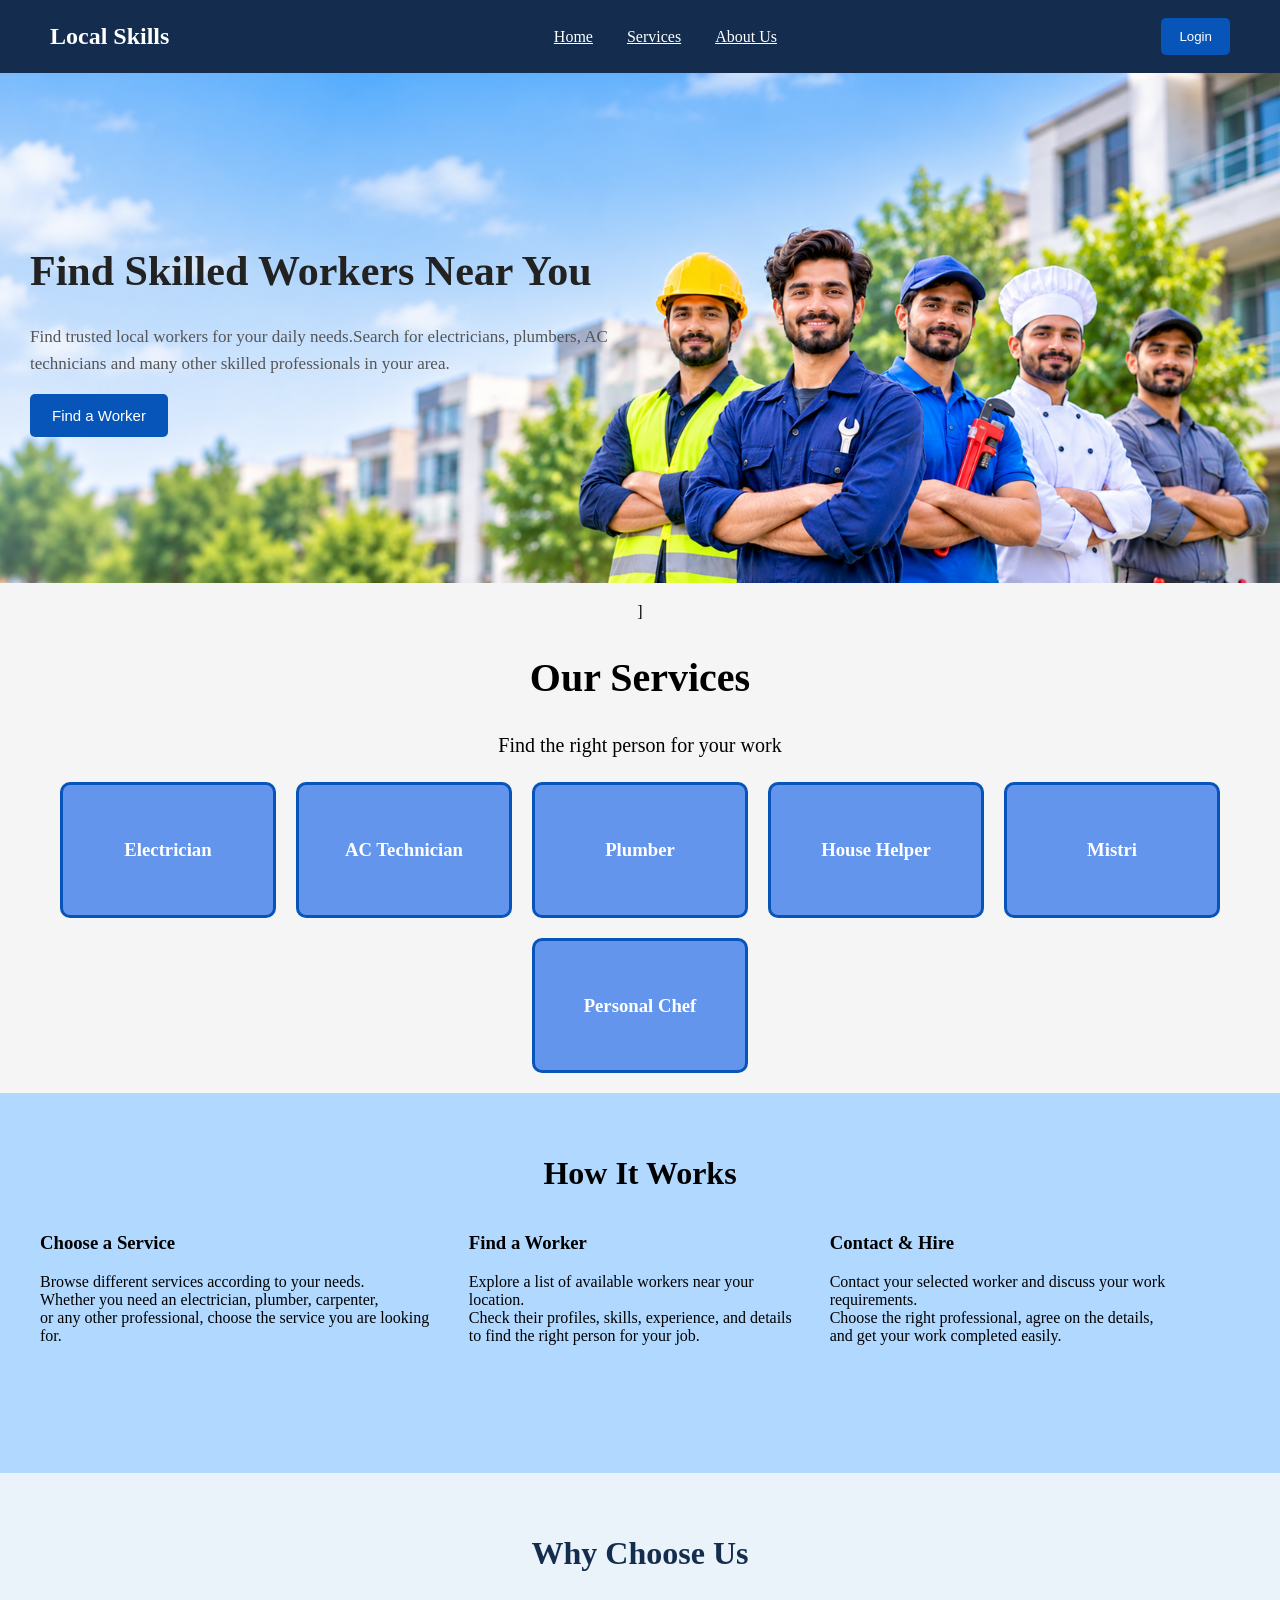
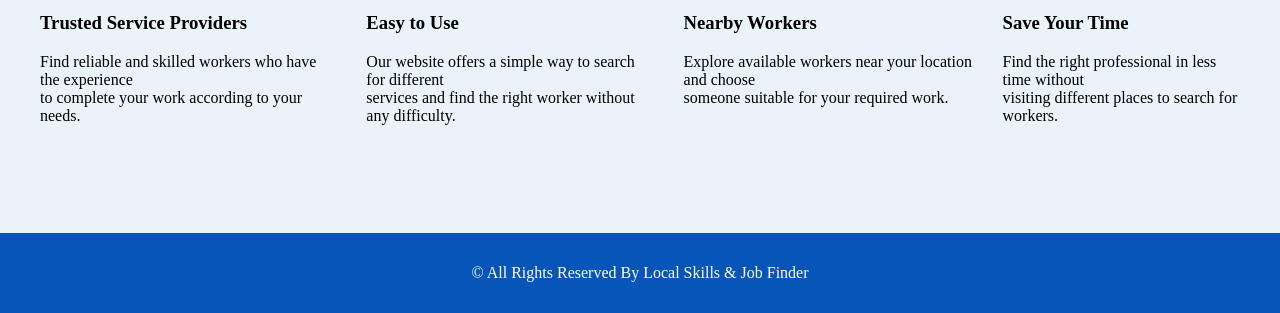
==== index.html @ 6934b55b "Upload Local Skills Job Finder project" ====
<!DOCTYPE html>
<html>
<head>
    <title>Local Skills & Job Finder</title>
</head>

<body style="margin: 0; font-family: Times New Roman; background-color: #f5f7fa;">

    <!-- Navbar -->
    <div style="background-color: #142D4E; padding: 18px 50px; display: flex; justify-content: space-between; align-items: center;">

        <h2 style="color: #ffff; margin: 0;">
            Local Skills
        </h2>

        <div>
            <a href="index.html" style="color: #ffff; margin: 15px;">Home</a>
            <a href="services.html" style="color: #ffff; margin: 15px;">Services</a>
            <a href="aboutus.html" style="color: #ffff; margin: 15px;">About Us</a>
        </div>

        <a href="login.html">
            <button style="background-color: #0755b8; color: white; border: none; padding: 11px 18px; border-radius: 5px;">
                Login
            </button>
        </a>

    </div>

    <!-- Hero Section -->
   <div style="display: flex; align-items: center; padding: 30px; gap: 30px; min-height: 450px; background-image: url('./Images/hero.png'); background-size: cover; background-position: center;">
        <div style="width: 50%;">
            <h1 style="font-size: 42px; color: #222;">
                Find Skilled Workers Near You
            </h1>

            <p style="font-size: 17px; color: #555; line-height: 1.6;">
                Find trusted local workers for your daily needs.Search for electricians, plumbers, AC technicians and many other skilled professionals in your area.
            </p>

            <a href="services.html">
                <button style="background-color: #0755b8; color: white; border: none; padding: 13px 22px; border-radius: 5px; font-size: 15px;">
                    Find a Worker
                </button>
            </a>
        </div>

    </div>

    <!-- Services Section -->
 
<div id="services" style="text-align: center; padding: 20px; background-color: whitesmoke;">
]
    <h2 style="color: #000000; font-size: 40px;">Our Services</h2>
    <p style="color: #000000; font-size: 20px;">Find the right person for your work</p>

    <div style="display: flex; justify-content: center; flex-wrap: wrap; gap: 20px; margin-top: 25px;">

        <div style="background-color: cornflowerblue; padding: 10px; border: 3px solid #0755b8; border-radius: 10px;">
            <div style="background-color: cornflowerblue; padding: 25px; width: 140px; border-radius: 8px;">
                <h3 style="color: white;">Electrician</h3>
            </div>
        </div>

        <div style="background-color: cornflowerblue; padding: 10px; border: 3px solid #0755b8; border-radius: 10px;">
            <div style="background-color: cornflowerblue; padding: 25px; width: 140px; border-radius: 8px;">
                <h3 style="color: white;">AC Technician</h3>
            </div>
        </div>

        <div style="background-color: cornflowerblue; padding: 10px; border: 3px solid #0755b8; border-radius: 10px;">
            <div style="background-color: cornflowerblue; padding: 25px; width: 140px; border-radius: 8px;">
                <h3 style="color: white;">Plumber</h3>
            </div>
        </div>

        <div style="background-color: cornflowerblue; padding: 10px; border: 3px solid #0755b8; border-radius: 10px;">
            <div style="background-color: cornflowerblue; padding: 25px; width: 140px; border-radius: 8px;">
                <h3 style="color: white;">House Helper</h3>
            </div>
        </div>

        <div style="background-color: cornflowerblue; padding: 10px; border: 3px solid #0755b8; border-radius: 10px;">
            <div style="background-color: cornflowerblue; padding: 25px; width: 140px; border-radius: 8px;">
                <h3 style="color: white;">Mistri</h3>
            </div>
        </div>

        <div style="background-color: cornflowerblue; padding: 10px; border: 3px solid #0755b8; border-radius: 10px;">
            <div style="background-color: cornflowerblue; padding: 25px; width: 140px; border-radius: 8px;">
                <h3 style="color: white;">Personal Chef</h3>
            </div>
        </div>

    </div>

</div>

   <!-- How It Works -->

<div style="padding: 40px; height: 300px; background-color: #b1d8ff;">

    <h1 style="text-align: center;">How It Works</h1>
    <div style="display: flex; justify-content: center; gap: 30px; margin-top: 15px;">
        <div>
            <h3>Choose a Service</h3>
            <p>Browse different services according to your needs.<br>
            Whether you need an electrician, plumber, carpenter,<br>
        or any other professional, choose the service you are looking for.</p>
        </div>
        <div>
            <h3>Find a Worker</h3>
            <p>Explore a list of available workers near your location.<br>
            Check their profiles, skills, experience, and details<br>
            to find the right person for your job.</p>
        </div>
        <div>
            <h3>Contact & Hire</h3>
            <p> Contact your selected worker and discuss your work requirements.<br>
                Choose the right professional, agree on the details,<br>
                and get your work completed easily.</p>
        </div>
    </div>

</div>

    <!-- Why Choose Us -->

<div style="padding: 40px; background-color: #EAF2FA;">
    <h1 style="text-align: center; color: #142D4E;">Why Choose Us</h1>
    <div style="display: flex; justify-content: space-between; gap: 30px; margin-top: 20px; height: 200px;">
        <div>
            <h3>Trusted Service Providers</h3>
            <p>
                Find reliable and skilled workers who have the experience<br>
                to complete your work according to your needs.
            </p>
        </div>

        <div >
            <h3>Easy to Use</h3>
            <p>
                Our website offers a simple way to search for different<br>
                services and find the right worker without any difficulty.
            </p>
        </div>

        <div >
            <h3>Nearby Workers</h3>
            <p>
                Explore available workers near your location and choose<br>
                someone suitable for your required work.
            </p>
        </div>

        <div>
            <h3>Save Your Time</h3>
            <p>
                Find the right professional in less time without<br>
                visiting different places to search for workers.
            </p>
        </div>

    </div>

</div>

  
    <!-- Footer -->
    <div style="background-color: #0755b8; color: white; text-align: center; padding: 15px;">
        <p>&copy; All Rights Reserved By Local Skills & Job Finder</p>
    </div>

</body>
</html>
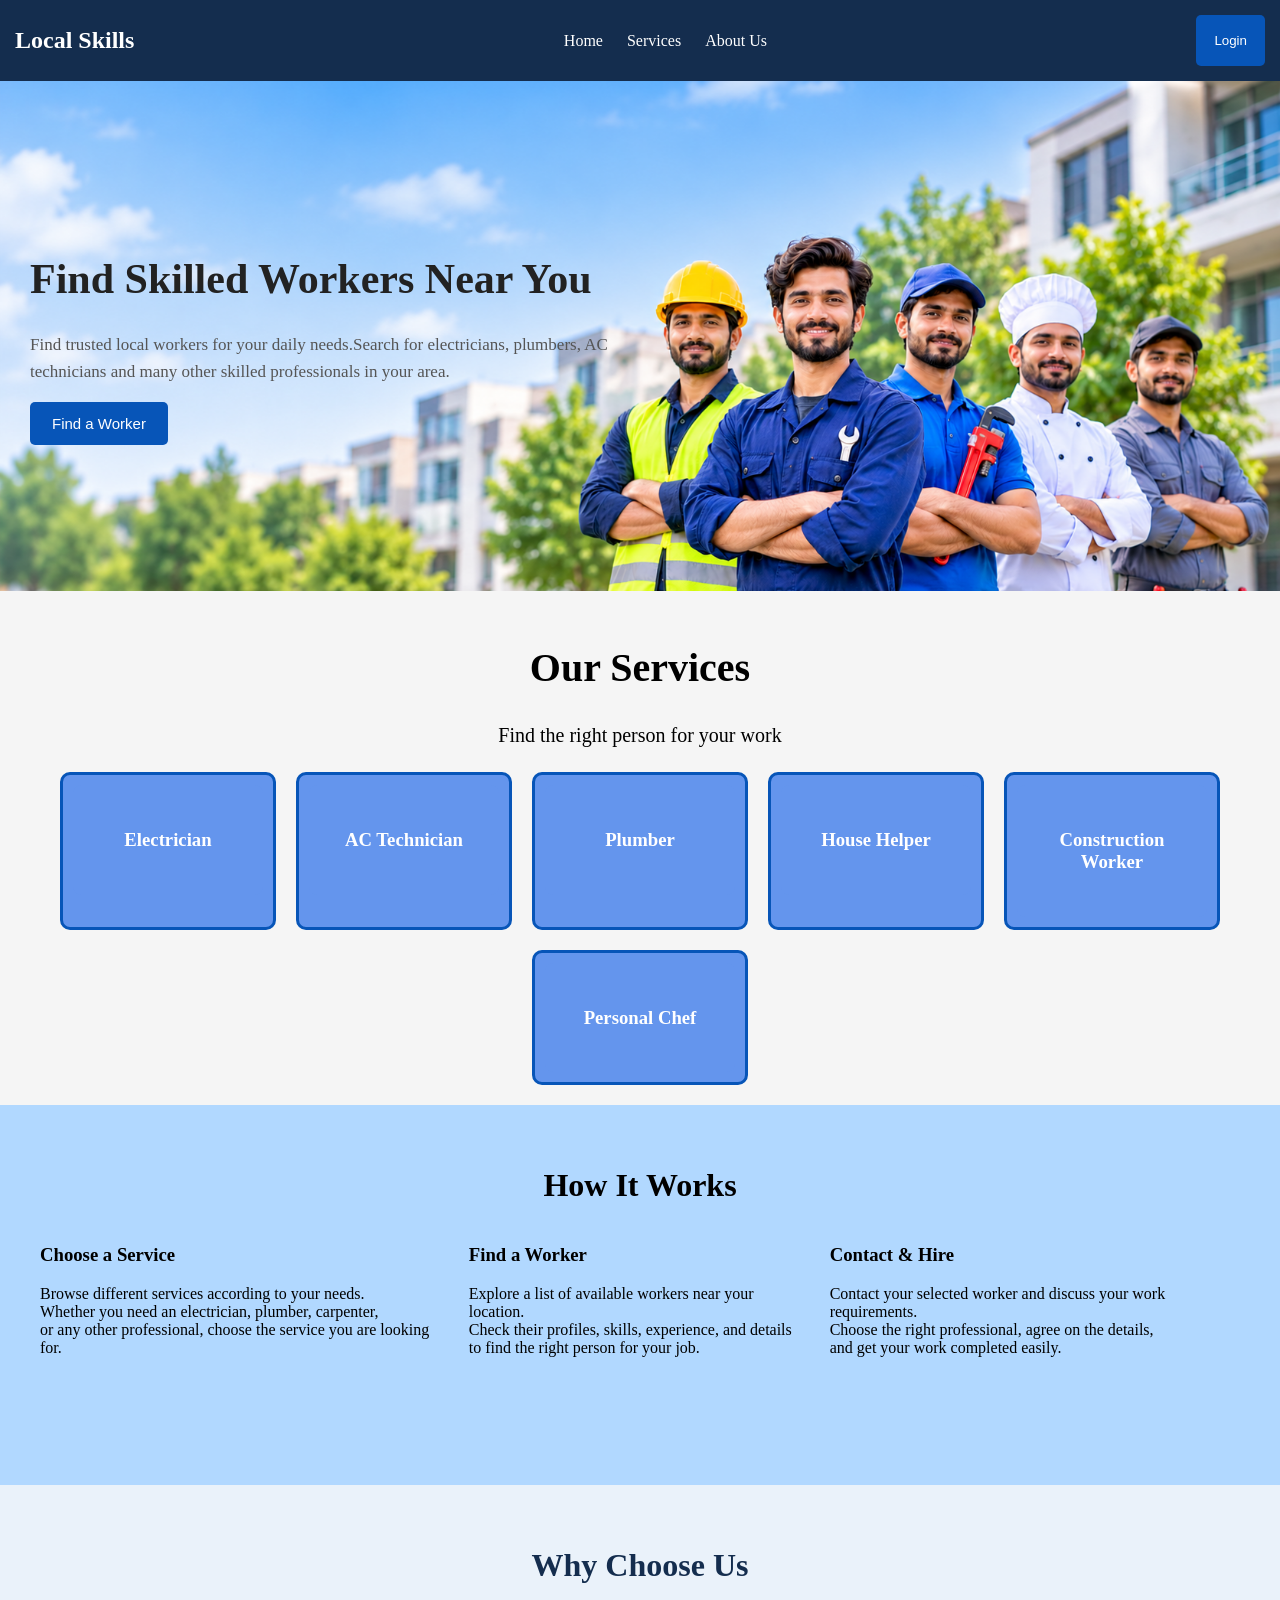
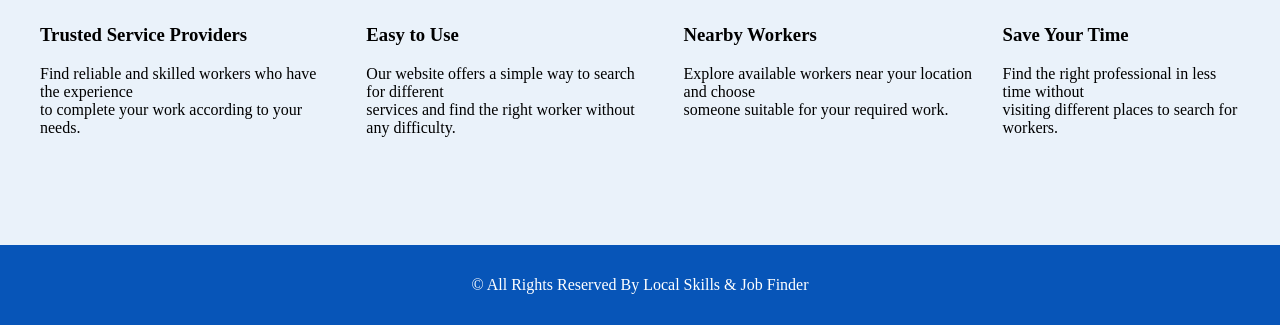
==== commit 1a0972f4: "Update Local Skills site pages and assets" ====
--- a/index.html
+++ b/index.html
@@ -8,20 +8,19 @@
 <body style="margin: 0; font-family: Times New Roman; background-color: #f5f7fa;">
 
     <!-- Navbar -->
-    <div style="background-color: #142D4E; padding: 18px 50px; display: flex; justify-content: space-between; align-items: center;">
+    <div style="background-color: #142D4E; padding: 15px; display: flex; justify-content: space-between; align-items: center;">
 
         <h2 style="color: #ffff; margin: 0;">
             Local Skills
         </h2>
 
         <div>
-            <a href="index.html" style="color: #ffff; margin: 15px;">Home</a>
-            <a href="services.html" style="color: #ffff; margin: 15px;">Services</a>
-            <a href="aboutus.html" style="color: #ffff; margin: 15px;">About Us</a>
+            <a href="index.html" style="color: white; margin: 10px; text-decoration: none;">Home</a>
+            <a href="services.html" style="color: white; margin: 10px; text-decoration: none;">Services</a>
+            <a href="aboutus.html" style="color: white; margin: 10px; text-decoration: none;">About Us</a>
         </div>
-
         <a href="login.html">
-            <button style="background-color: #0755b8; color: white; border: none; padding: 11px 18px; border-radius: 5px;">
+            <button style="background-color: #0755b8; color: white; border: none; padding: 18px; border-radius: 5px;">
                 Login
             </button>
         </a>
@@ -51,7 +50,7 @@
     <!-- Services Section -->
  
 <div id="services" style="text-align: center; padding: 20px; background-color: whitesmoke;">
-]
+
     <h2 style="color: #000000; font-size: 40px;">Our Services</h2>
     <p style="color: #000000; font-size: 20px;">Find the right person for your work</p>
 
@@ -59,37 +58,37 @@
 
         <div style="background-color: cornflowerblue; padding: 10px; border: 3px solid #0755b8; border-radius: 10px;">
             <div style="background-color: cornflowerblue; padding: 25px; width: 140px; border-radius: 8px;">
-                <h3 style="color: white;">Electrician</h3>
+                <h3 style="color: white;"><a href="services.html" style="color: white; text-decoration: none;   ">Electrician</a></h3>
             </div>
         </div>
 
         <div style="background-color: cornflowerblue; padding: 10px; border: 3px solid #0755b8; border-radius: 10px;">
             <div style="background-color: cornflowerblue; padding: 25px; width: 140px; border-radius: 8px;">
-                <h3 style="color: white;">AC Technician</h3>
+                <h3 style="color: white;"><a href="services.html" style="color: white; text-decoration: none;">AC Technician</a></h3>
             </div>
         </div>
 
         <div style="background-color: cornflowerblue; padding: 10px; border: 3px solid #0755b8; border-radius: 10px;">
             <div style="background-color: cornflowerblue; padding: 25px; width: 140px; border-radius: 8px;">
-                <h3 style="color: white;">Plumber</h3>
+                <h3 style="color: white;"><a href="services.html" style="color: white; text-decoration: none;">Plumber</a></h3>
             </div>
         </div>
 
         <div style="background-color: cornflowerblue; padding: 10px; border: 3px solid #0755b8; border-radius: 10px;">
             <div style="background-color: cornflowerblue; padding: 25px; width: 140px; border-radius: 8px;">
-                <h3 style="color: white;">House Helper</h3>
+                <h3 style="color: white;"><a href="services.html" style="color: white; text-decoration: none;">House Helper</a></h3>
             </div>
         </div>
 
         <div style="background-color: cornflowerblue; padding: 10px; border: 3px solid #0755b8; border-radius: 10px;">
             <div style="background-color: cornflowerblue; padding: 25px; width: 140px; border-radius: 8px;">
-                <h3 style="color: white;">Mistri</h3>
+                <h3 style="color: white;"><a href="services.html" style="color: white; text-decoration: none;">Construction Worker</a></h3>
             </div>
         </div>
 
         <div style="background-color: cornflowerblue; padding: 10px; border: 3px solid #0755b8; border-radius: 10px;">
             <div style="background-color: cornflowerblue; padding: 25px; width: 140px; border-radius: 8px;">
-                <h3 style="color: white;">Personal Chef</h3>
+                <h3 style="color: white;"><a href="services.html" style="color: white; text-decoration: none;">Personal Chef</a></h3>
             </div>
         </div>
 
